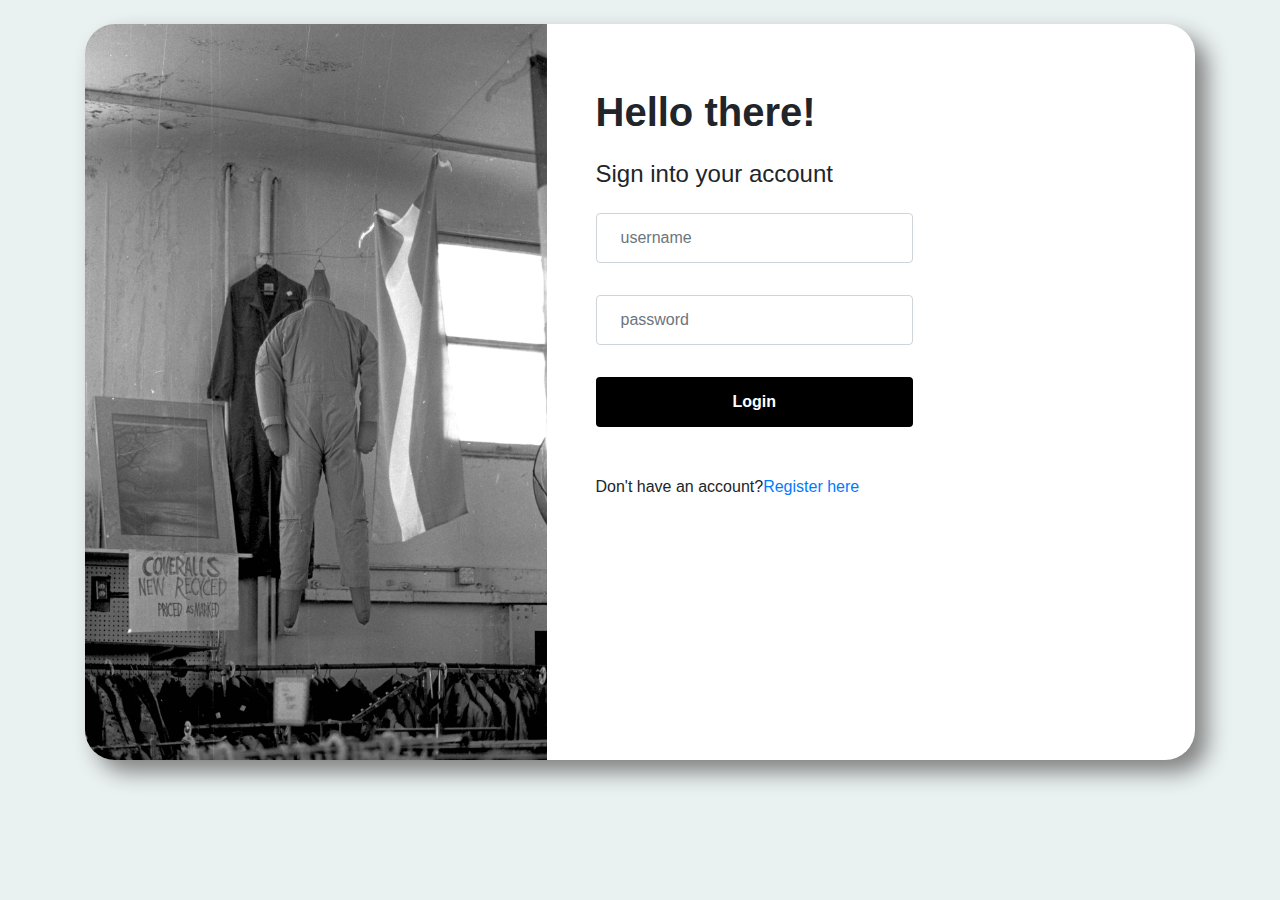
==== login.html @ ebfbaf6c "add landing page" ====
<!doctype html>
<html lang="en">
  <head>
    <meta charset="utf-8">
    <meta name="viewport" content="width=device-width, initial-scale=1, shrink-to-fit=no">
    <!-- Bootstrap CSS -->
    <link rel="stylesheet" href="https://stackpath.bootstrapcdn.com/bootstrap/4.3.1/css/bootstrap.min.css" integrity="sha384-ggOyR0iXCbMQv3Xipma34MD+dH/1fQ784/j6cY/iJTQUOhcWr7x9JvoRxT2MZw1T" crossorigin="anonymous">
    <!-- Google Fonts  -->
    <link rel="preconnect" href="https://fonts.googleapis.com"> 
  <link rel="preconnect" href="https://fonts.gstatic.com" crossorigin> 
   <link href="https://fonts.googleapis.com/css2?family=Montserrat:ital,wght@0,300;1,500&display=swap" rel="stylesheet">
    <link rel="stylesheet" href="./assets/css/style.css">
    <title>LOGIN PAGE</title>
  </head>
  <body>

    <section class="Form my-4 mx-5">
        <div class="container">
            <div class="row no-gutters">
                <div class="col-lg-5">
                    <img src="./assets/images/gabe-pierce-9QU_m5EwUCo-unsplash.jpg" class="img-fluid" alt="thriftstoreitem">
                    
                </div>
                <div class="col-lg-7 px-5 pt-5">
                    <h1 class="font-weight-bold py-3">Hello there!</h1>
                    <h4> Sign into your account</h4>
                    <form>
                        <div class="form-row">
                            <div class="col-lg-7">
                                <input type="username" placeholder="username" class="form-control my-3 p-4">
                            </div>
                        </div>
                        <div class="form-row">
                            <div class="col-lg-7">
                                <input type="password" placeholder="password" class="form-control my-3 p-4" autocomplete="on">
                            </div>
                        </div>
                        <div class="form-row">
                            <div class="col-lg-7">
                                <button type="button" class="btn1 mt-3 mb-5">Login</button>
                            </div>
                        </div>
                        <p>Don't have an account?<a href="./signup.html">Register here</a></p>
                    </form>
                </div>

            </div>
        </div>
    </section>


    
    
    <!-- <script src="https://code.jquery.com/jquery-3.3.1.slim.min.js" integrity="sha384-q8i/X+965DzO0rT7abK41JStQIAqVgRVzpbzo5smXKp4YfRvH+8abtTE1Pi6jizo" crossorigin="anonymous"></script>
    <script src="https://cdnjs.cloudflare.com/ajax/libs/popper.js/1.14.7/umd/popper.min.js" integrity="sha384-UO2eT0CpHqdSJQ6hJty5KVphtPhzWj9WO1clHTMGa3JDZwrnQq4sF86dIHNDz0W1" crossorigin="anonymous"></script>
    <script src="https://stackpath.bootstrapcdn.com/bootstrap/4.3.1/js/bootstrap.min.js" integrity="sha384-JjSmVgyd0p3pXB1rRibZUAYoIIy6OrQ6VrjIEaFf/nJGzIxFDsf4x0xIM+B07jRM" crossorigin="anonymous"></script> -->
  </body>
</html>
---- assets/css/style.css ----
*{
    padding: 0;
    margin:0;
    box-sizing: border-box;
}
body{
    background: rgb(234, 241, 241);
}
.row{
    background: white;
    border-radius: 30px;
    box-shadow: 12px 12px 22px grey ;

}
img{
    border-top-left-radius: 30px;
    border-bottom-left-radius: 30px;
}
.btn1{
    border:none;
    outline:none;
    height: 50px;
    width: 100%;
    background-color: black;
    color: white;
    border-radius: 4px;
    font-weight: bold;
}

.btn1:hover{
    background-color: white;
    border: 1px solid ;
    color: black;
}
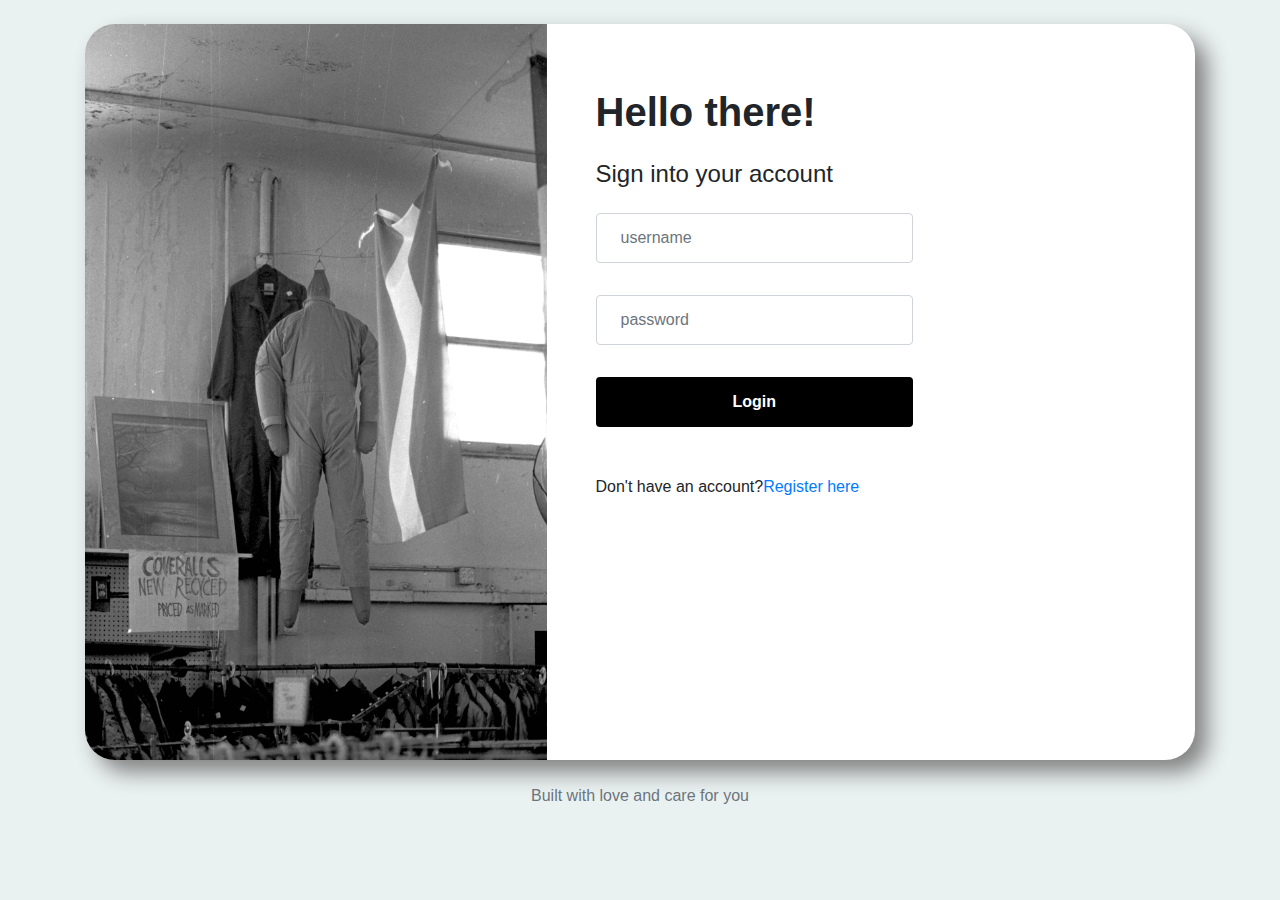
==== commit a6fa86ac: "add nav bar" ====
--- a/login.html
+++ b/login.html
@@ -9,7 +9,7 @@
     <link rel="preconnect" href="https://fonts.googleapis.com"> 
   <link rel="preconnect" href="https://fonts.gstatic.com" crossorigin> 
    <link href="https://fonts.googleapis.com/css2?family=Montserrat:ital,wght@0,300;1,500&display=swap" rel="stylesheet">
-    <link rel="stylesheet" href="./assets/css/style.css">
+    <link rel="stylesheet" href="./assets/css/login.css">
     <title>LOGIN PAGE</title>
   </head>
   <body>
@@ -48,6 +48,10 @@
         </div>
     </section>
 
+    <footer class="text-muted text-center">
+		Built with love and care for you
+	</footer>
+
 
     
     
--- a/assets/css/login.css
+++ b/assets/css/login.css
@@ -0,0 +1,37 @@
+*{
+    padding: 0;
+    margin:0;
+    box-sizing: border-box;
+}
+body{
+    background: rgb(234, 241, 241);
+}
+.row{
+    background: white;
+    border-radius: 30px;
+    box-shadow: 12px 12px 22px grey ;
+
+}
+img{
+    border-top-left-radius: 30px;
+    border-bottom-left-radius: 30px;
+}
+.btn1{
+    border:none;
+    outline:none;
+    height: 50px;
+    width: 100%;
+    background-color: black;
+    color: white;
+    border-radius: 4px;
+    font-weight: bold;
+}
+
+.btn1:hover{
+    background-color: white;
+    border: 1px solid ;
+    color: black;
+}
+
+
+
